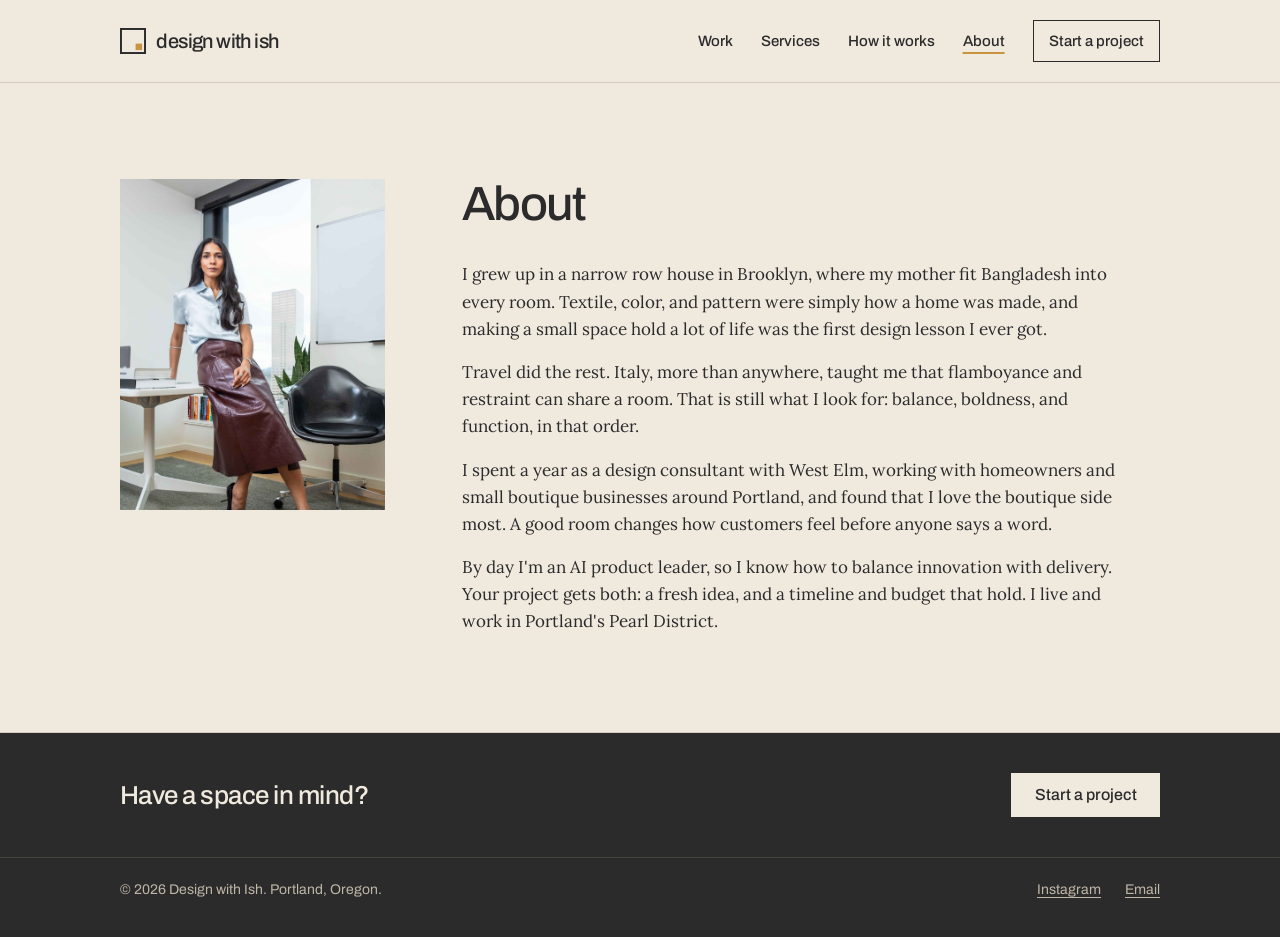
==== about.html @ f9d38e30 "Split into separate pages: home with menu, work, services, process, about, contact Co-Authored-By: C" ====
<!doctype html>
<html lang="en">
<head>
  <meta charset="utf-8">
  <meta name="viewport" content="width=device-width, initial-scale=1">
  <title>About | Design with Ish</title>
  <meta name="description" content="Ish is a Portland interior designer raised in Brooklyn, shaped by Bangladesh and Italy.">
  <meta property="og:title" content="About | Design with Ish">
  <meta property="og:description" content="Ish is a Portland interior designer raised in Brooklyn, shaped by Bangladesh and Italy.">
  <meta property="og:image" content="https://designwithish.com/assets/loft-dining.jpg">
  <meta property="og:url" content="https://designwithish.com/about.html">
  <link rel="preconnect" href="https://fonts.googleapis.com">
  <link rel="preconnect" href="https://fonts.gstatic.com" crossorigin>
  <link href="https://fonts.googleapis.com/css2?family=Archivo:wght@400;500;600&family=Lora:ital,wght@0,400;1,400&display=swap" rel="stylesheet">
  <link rel="icon" href="favicon.svg" type="image/svg+xml">
  <link rel="stylesheet" href="brand/tokens.css">
  <link rel="stylesheet" href="styles.css">
</head>
<body>

<header class="site-header">
  <a class="wordmark" href="index.html" aria-label="Design with Ish, home">
    <svg class="mark" width="26" height="26" viewBox="0 0 40 40" aria-hidden="true">
      <rect x="1.5" y="1.5" width="37" height="37" fill="none" stroke="currentColor" stroke-width="3"/>
      <rect x="24" y="24" width="10" height="10" fill="#C9933F"/>
    </svg>
    <span>design with ish</span>
  </a>
  <button class="nav-toggle" aria-expanded="false" aria-controls="site-nav">Menu</button>
  <nav id="site-nav" class="site-nav">
    <a href="work.html">Work</a>
    <a href="services.html">Services</a>
    <a href="process.html">How it works</a>
    <a href="about.html" aria-current="page">About</a>
    <a href="contact.html" class="nav-cta">Start a project</a>
  </nav>
</header>

<main>

  <section class="about">
    <figure class="about-image">
      <img src="assets/portrait-office.jpg" alt="Ish leaning on a desk in an office with a view of downtown Portland" width="1200" height="1799" loading="lazy">
    </figure>
    <div class="about-text">
      <h1 class="page-title">About</h1>
      <p>I grew up in a narrow row house in Brooklyn, where my mother fit Bangladesh into every room. Textile, color, and pattern were simply how a home was made, and making a small space hold a lot of life was the first design lesson I ever got.</p>
      <p>Travel did the rest. Italy, more than anywhere, taught me that flamboyance and restraint can share a room. That is still what I look for: balance, boldness, and function, in that order.</p>
      <p>I spent a year as a design consultant with West Elm, working with homeowners and small boutique businesses around Portland, and found that I love the boutique side most. A good room changes how customers feel before anyone says a word.</p>
      <p>By day I'm an AI product leader, so I know how to balance innovation with delivery. Your project gets both: a fresh idea, and a timeline and budget that hold. I live and work in Portland's Pearl District.</p>
    </div>
  </section>

  <section class="next">
    <p>Have a space in mind?</p>
    <a class="button button-light" href="contact.html">Start a project</a>
  </section>

</main>

<footer class="site-footer">
  <p>© <span id="year">2026</span> Design with Ish. Portland, Oregon.</p>
  <p class="footer-links">
    <a href="https://www.instagram.com/designwithish/" rel="me noopener">Instagram</a>
    <a href="mailto:designwithishpdx@gmail.com">Email</a>
  </p>
</footer>

<script src="script.js" defer></script>
</body>
</html>
---- brand/tokens.css ----
/* Design with Ish — brand tokens. Import into styles.css. */
:root {
  --oat: #F0E9DE;
  --concrete: #BFB6A8;
  --charcoal: #2B2B2B;
  --moss: #5E6B4F;
  --honey: #C9933F;
  --linen: #D4CBBE;
  --stone: #6F685E;

  --font-display: "Archivo", system-ui, sans-serif;
  --font-body: "Lora", Georgia, serif;

  --space-1: 8px;
  --space-2: 16px;
  --space-3: 24px;
  --space-4: 40px;
  --space-5: 56px;
  --space-6: 96px;

  --radius-block: 0;
  --radius-field: 2px;
}
---- styles.css ----
/* Design with Ish — site styles.
   Colors, fonts, and spacing come from brand/tokens.css (see brand/BRAND.md). */

:root {
  --measure: 60ch;
  --gutter: clamp(1.25rem, 5vw, 4.5rem);
  --section-gap: clamp(3.5rem, 9vw, 6rem);
}

* { box-sizing: border-box; }

html { scroll-behavior: smooth; }
@media (prefers-reduced-motion: reduce) {
  html { scroll-behavior: auto; }
  *, *::before, *::after { transition: none !important; }
}

body {
  margin: 0;
  background: var(--oat);
  color: var(--charcoal);
  font-family: var(--font-body);
  font-size: 1.0625rem;
  line-height: 1.6;
  -webkit-font-smoothing: antialiased;
}

h1, h2, h3 {
  font-family: var(--font-display);
  font-weight: 500;
  letter-spacing: -0.03em;
  line-height: 1.05;
  margin: 0;
}

h2 { font-size: clamp(1.625rem, 3vw, 2rem); margin-bottom: 1.5rem; }
h3 { font-size: clamp(1.25rem, 2vw, 1.375rem); letter-spacing: -0.02em; line-height: 1.2; }

p { margin: 0 0 1rem; }
p:last-child { margin-bottom: 0; }

a { color: var(--moss); text-decoration-thickness: 1px; text-underline-offset: 0.18em; }
a:hover { color: var(--charcoal); }

:focus-visible { outline: 2px solid var(--moss); outline-offset: 3px; }

img { display: block; max-width: 100%; height: auto; }
figure { margin: 0; }

/* Header */

.site-header {
  display: flex;
  align-items: center;
  justify-content: space-between;
  gap: 1rem;
  padding: 1.25rem var(--gutter);
  border-bottom: 1px solid var(--linen);
  position: relative;
  font-family: var(--font-display);
}

.wordmark {
  display: inline-flex;
  align-items: center;
  gap: 0.65rem;
  color: var(--charcoal);
  text-decoration: none;
  font-weight: 500;
  font-size: 1.25rem;
  letter-spacing: -0.03em;
}
.wordmark .mark { flex: none; }

.site-nav { display: flex; align-items: center; gap: 1.75rem; }
.site-nav a {
  color: var(--charcoal);
  text-decoration: none;
  font-size: 0.9375rem;
  font-weight: 500;
}
.site-nav a:hover { color: var(--moss); }
.site-nav .nav-cta { border: 1.5px solid var(--charcoal); padding: 0.5rem 0.95rem; }
.site-nav .nav-cta:hover { background: var(--charcoal); color: var(--oat); }

.nav-toggle {
  display: none;
  background: none;
  border: 1.5px solid var(--charcoal);
  padding: 0.45rem 0.9rem;
  min-height: 44px;
  font: 500 0.9375rem var(--font-display);
  color: var(--charcoal);
  cursor: pointer;
}

@media (max-width: 760px) {
  .nav-toggle { display: inline-block; }
  .site-nav {
    display: none;
    position: absolute;
    top: 100%;
    left: 0;
    right: 0;
    z-index: 10;
    flex-direction: column;
    align-items: flex-start;
    gap: 0;
    padding: 0.75rem var(--gutter) 1.5rem;
    background: var(--oat);
    border-bottom: 1px solid var(--linen);
  }
  .site-nav.is-open { display: flex; }
  .site-nav a { padding: 0.7rem 0; font-size: 1.0625rem; }
  .site-nav .nav-cta { margin-top: 0.75rem; padding: 0.7rem 1rem; }
}

/* Sections */

main > section {
  padding: var(--section-gap) var(--gutter);
  border-bottom: 1px solid var(--linen);
}
main > section:last-child { border-bottom: 0; }

.section-intro { max-width: var(--measure); color: var(--stone); margin-bottom: 2rem; }

/* Buttons and links */

.button {
  display: inline-block;
  background: var(--charcoal);
  color: var(--oat);
  border: 1.5px solid var(--charcoal);
  padding: 0.8rem 1.4rem;
  font: 500 1rem var(--font-display);
  text-decoration: none;
}
.button:hover { background: transparent; color: var(--charcoal); }

.text-link { font-family: var(--font-display); font-weight: 500; font-size: 1rem; }

.honey-rule { display: block; width: 48px; height: 3px; background: var(--honey); }

/* Hero */

.hero {
  display: grid;
  grid-template-columns: minmax(0, 1fr);
  gap: 2.5rem;
  align-items: center;
}
@media (min-width: 900px) {
  .hero { grid-template-columns: minmax(0, 1.15fr) minmax(0, 0.85fr); gap: clamp(2.5rem, 6vw, 5rem); }
}

.hero h1 { font-size: clamp(2.5rem, 6.2vw, 4.5rem); line-height: 1; max-width: 11ch; }
.hero .honey-rule { margin-top: 1.75rem; }
.hero .lede {
  margin-top: 1.5rem;
  max-width: 44ch;
  font-size: clamp(1.0625rem, 1.5vw, 1.25rem);
}
.hero-actions { display: flex; flex-wrap: wrap; align-items: center; gap: 1.5rem; margin-top: 2rem; }
.availability { margin-top: 2.5rem; max-width: 44ch; color: var(--stone); font-size: 0.9375rem; }

.hero-image img { aspect-ratio: 4 / 5; object-fit: cover; object-position: 50% 20%; width: 100%; }

/* Work */

.project {
  display: grid;
  grid-template-columns: minmax(0, 1fr);
  gap: 1.5rem;
  padding: 2.5rem 0;
  border-top: 1px solid var(--linen);
}
.project:last-child { padding-bottom: 0; }
@media (min-width: 820px) {
  .project { grid-template-columns: minmax(0, 1.1fr) minmax(0, 1fr); gap: clamp(2rem, 5vw, 4rem); align-items: center; }
  .project:nth-of-type(even) .project-image { order: 2; }
}

.project-image {
  aspect-ratio: 3 / 2;
  display: flex;
  align-items: flex-end;
  padding: 1rem 1.1rem;
  font: 400 0.8125rem var(--font-display);
}
.project-embed {
  display: flex;
  justify-content: center;
  align-items: center;
  min-height: 20rem;
  padding: 1.5rem;
  background: var(--concrete);
}
.project-embed .instagram-media {
  margin: 0 !important;
  width: 100%;
  max-width: 380px !important;
  min-width: 0 !important;
}
/* Shown only until Instagram's script swaps in the reel, or if it is blocked */
.project-embed blockquote.instagram-media {
  padding: 2rem 1.5rem;
  background: var(--oat);
  font: 500 1rem var(--font-display);
  text-align: center;
}
.project-image.has-photo { aspect-ratio: 4 / 5; padding: 0; }
.project-image.has-photo.landscape { aspect-ratio: 3 / 2; }
.project-image img { width: 100%; height: 100%; object-fit: cover; }
.project-gallery {
  order: 3;
  grid-column: 1 / -1;
  display: grid;
  grid-template-columns: repeat(2, minmax(0, 1fr));
  gap: 1rem;
}
@media (min-width: 820px) { .project-gallery { grid-template-columns: repeat(3, minmax(0, 1fr)); gap: 1.5rem; } }
.project-gallery img,
.project-gallery video { display: block; aspect-ratio: 3 / 4; object-fit: cover; width: 100%; height: auto; background: var(--concrete); }
.tone-concrete { background: var(--concrete); color: var(--charcoal); }
.tone-honey { background: var(--honey); color: var(--charcoal); }
.tone-moss { background: var(--moss); color: var(--oat); }

.project-meta { font: 400 0.875rem var(--font-display); color: var(--stone); margin-bottom: 0.6rem; }
.project-text h3 { font-size: clamp(1.5rem, 2.8vw, 2rem); letter-spacing: -0.03em; line-height: 1.05; margin-bottom: 1rem; }
.project-text p { max-width: 52ch; }
.project-scope { font: 500 0.875rem var(--font-display); }

/* Services */

.service-grid {
  display: grid;
  grid-template-columns: repeat(auto-fit, minmax(17rem, 1fr));
  gap: 1.5rem;
}
.service {
  display: flex;
  flex-direction: column;
  padding: 1.75rem 1.5rem 1.5rem;
  border: 1px solid var(--linen);
  background: #F6F1E8;
}
.service h3 { margin-bottom: 0.75rem; }
.service ul {
  margin: 0.25rem 0 1.5rem;
  padding: 0;
  list-style: none;
  font: 400 0.9375rem/1.45 var(--font-display);
}
.service li { padding: 0.55rem 0; border-top: 1px solid var(--linen); }
.service .price {
  margin-top: auto;
  padding-top: 1rem;
  border-top: 1.5px solid var(--charcoal);
  font: 500 1rem var(--font-display);
}
.services-note { margin-top: 2rem; max-width: var(--measure); color: var(--stone); font-size: 0.9375rem; }

/* Process */

.steps {
  list-style: none;
  counter-reset: step;
  margin: 0;
  padding: 0;
  display: grid;
  grid-template-columns: repeat(auto-fit, minmax(13.5rem, 1fr));
  gap: 2rem 1.5rem;
}
.steps li { counter-increment: step; border-top: 1.5px solid var(--charcoal); padding-top: 1rem; }
.steps li::before {
  content: counter(step);
  display: block;
  margin-bottom: 0.5rem;
  font: 500 0.875rem var(--font-display);
  color: var(--stone);
}
.steps h3 { margin-bottom: 0.5rem; }
.steps p { font-size: 1rem; }

/* About */

.about {
  display: grid;
  grid-template-columns: minmax(0, 1fr);
  gap: 2.5rem;
  align-items: start;
}
@media (min-width: 900px) {
  .about { grid-template-columns: minmax(0, 0.8fr) minmax(0, 1.2fr); gap: clamp(2.5rem, 6vw, 5rem); }
}
.about-image img { aspect-ratio: 4 / 5; object-fit: cover; object-position: 50% 15%; width: 100%; }
.about-text p { max-width: var(--measure); }

/* Contact */

.contact {
  background: var(--charcoal);
  color: var(--oat);
  display: grid;
  grid-template-columns: minmax(0, 1fr);
  gap: 2.5rem;
  align-items: center;
}
@media (min-width: 900px) {
  .contact { grid-template-columns: minmax(0, 1.3fr) minmax(0, 0.7fr); gap: clamp(2.5rem, 6vw, 5rem); }
}
.contact p { max-width: 48ch; }
.contact a { color: var(--oat); }
.contact a:hover { color: var(--honey); }
.contact-email {
  display: inline-block;
  margin: 1rem 0 1.5rem;
  font: 500 clamp(1.25rem, 3.4vw, 2.25rem) var(--font-display);
  letter-spacing: -0.03em;
  text-decoration-color: var(--honey);
  text-decoration-thickness: 3px;
  text-underline-offset: 0.25em;
  overflow-wrap: anywhere;
}
.contact-alt { color: var(--concrete); font-size: 0.9375rem; }
.contact-image img { aspect-ratio: 4 / 5; object-fit: cover; width: 100%; max-width: 22rem; }

/* Footer */

.site-footer {
  display: flex;
  flex-wrap: wrap;
  justify-content: space-between;
  gap: 0.75rem 1.5rem;
  padding: 1.5rem var(--gutter) 2.5rem;
  background: var(--charcoal);
  color: var(--concrete);
  border-top: 1px solid #45423E;
  font: 400 0.875rem var(--font-display);
}
.site-footer p { margin: 0; }
.footer-links { display: flex; gap: 1.5rem; }
.site-footer a { color: var(--concrete); }
.site-footer a:hover { color: var(--oat); }

.project-gallery.landscape { grid-template-columns: minmax(0, 1fr); }
@media (min-width: 620px) { .project-gallery.landscape { grid-template-columns: repeat(3, minmax(0, 1fr)); } }
.project-gallery.landscape img { aspect-ratio: 3 / 2; }

.project-reel { order: 4; grid-column: 1 / -1; min-height: 0; padding: 2rem 1.5rem; }

/* The walkthrough is taller than the photos: show the whole frame instead of cropping it */
.project-gallery video.gallery-video { object-fit: contain; background: transparent; }

/* ---- Sizing pass: keep the page and its photos at a comfortable size on large screens ---- */
.site-header,
.site-footer,
main > section { padding-inline: max(var(--gutter), calc(50vw - 520px)); }

.hero-image { justify-self: start; width: 100%; max-width: 15rem; }
@media (min-width: 900px) {
  .hero { grid-template-columns: minmax(0, 1.4fr) minmax(0, 0.6fr); }
  .hero-image { justify-self: end; max-width: 20rem; }
}

.project-image.has-photo { width: 100%; max-width: 17rem; }
.project-image.has-photo.landscape { max-width: 30rem; }
@media (min-width: 820px) {
  .project { grid-template-columns: minmax(0, 0.8fr) minmax(0, 1.2fr); }
  .project:nth-of-type(even) { grid-template-columns: minmax(0, 1.2fr) minmax(0, 0.8fr); }
  .project-image.has-photo { max-width: 21rem; }
  .project-image.has-photo.landscape { max-width: none; }
}

.project-gallery { grid-template-columns: repeat(3, minmax(0, 1fr)); gap: 0.75rem; max-width: 46rem; }
@media (min-width: 820px) { .project-gallery { grid-template-columns: repeat(6, minmax(0, 1fr)); gap: 1rem; max-width: none; } }
.project-gallery.landscape { grid-template-columns: repeat(3, minmax(0, 1fr)); max-width: 46rem; }
@media (min-width: 820px) { .project-gallery.landscape { max-width: 46rem; } }
.project-gallery:not(.landscape):has(> :nth-child(3):last-child) { max-width: 30rem; }
@media (min-width: 820px) { .project-gallery:not(.landscape):has(> :nth-child(3):last-child) { grid-template-columns: repeat(3, minmax(0, 1fr)); } }
.project-gallery img.gallery-tall { object-fit: contain; background: transparent; }

.about-image { width: 100%; max-width: 15rem; }
@media (min-width: 900px) {
  .about { grid-template-columns: minmax(0, 0.55fr) minmax(0, 1.45fr); }
  .about-image { max-width: 19rem; }
}
.contact-image img { max-width: 14rem; }

/* ---- Multi-page layout ---- */
.page-title { font-size: clamp(2rem, 4.5vw, 3rem); line-height: 1.05; margin-bottom: 2rem; }
.project-text h2 { font-size: clamp(1.5rem, 2.8vw, 2rem); letter-spacing: -0.03em; line-height: 1.05; margin-bottom: 1rem; }
.service h2, .steps h2 { font-size: clamp(1.25rem, 2vw, 1.375rem); letter-spacing: -0.02em; line-height: 1.2; margin-bottom: 0.75rem; }
.steps h2 { margin-bottom: 0.5rem; }
.site-nav a[aria-current="page"]:not(.nav-cta) { text-decoration: underline; text-decoration-color: var(--honey); text-decoration-thickness: 2px; text-underline-offset: 0.4em; }
.site-nav .nav-cta[aria-current="page"] { background: var(--charcoal); color: var(--oat); }

.next {
  display: flex;
  flex-wrap: wrap;
  align-items: center;
  justify-content: space-between;
  gap: 1rem 2rem;
  background: var(--charcoal);
  color: var(--oat);
  padding-block: 2.5rem;
}
main > section.next { padding-block: 2.5rem; }
.next p { margin: 0; font: 500 clamp(1.25rem, 2.4vw, 1.625rem) var(--font-display); letter-spacing: -0.02em; }
.button-light { background: var(--oat); color: var(--charcoal); border-color: var(--oat); }
.button-light:hover { background: transparent; color: var(--oat); }
.page-contact main > section.contact { min-height: 60vh; }

/* Home */
.home {
  display: grid;
  grid-template-columns: minmax(0, 1fr);
  gap: 2.5rem;
  align-items: center;
}
.home h1 { font-size: clamp(2.5rem, 6vw, 4.25rem); line-height: 1; max-width: 11ch; }
.home .honey-rule { margin-top: 1.5rem; }
.home .lede { margin-top: 1.25rem; max-width: 42ch; font-size: clamp(1.0625rem, 1.5vw, 1.1875rem); }
.home-menu { margin-top: 2rem; border-top: 1.5px solid var(--charcoal); max-width: 34rem; }
.home-menu a {
  display: flex;
  flex-wrap: wrap;
  align-items: baseline;
  justify-content: space-between;
  gap: 0.15rem 1.5rem;
  padding: 0.85rem 0;
  border-bottom: 1px solid var(--linen);
  color: var(--charcoal);
  text-decoration: none;
}
.home-menu-name { font: 500 clamp(1.25rem, 2.2vw, 1.5rem) var(--font-display); letter-spacing: -0.02em; }
.home-menu-note { font-size: 0.9375rem; color: var(--stone); }
.home-menu a:hover .home-menu-name,
.home-menu a:focus-visible .home-menu-name { text-decoration: underline; text-decoration-color: var(--honey); text-decoration-thickness: 2px; text-underline-offset: 0.3em; }

.home-photos { display: grid; grid-template-columns: 1.5fr 1fr; gap: 0.75rem; align-items: end; max-width: 26rem; }
.home-photos img { width: 100%; object-fit: cover; }
.home-loft { aspect-ratio: 3 / 4; }
.home-portrait { aspect-ratio: 2 / 3; object-position: 50% 20%; }
@media (min-width: 900px) {
  .home { grid-template-columns: minmax(0, 1.25fr) minmax(0, 0.75fr); gap: clamp(2.5rem, 6vw, 5rem); }
  .home-photos { display: block; position: relative; max-width: 24rem; justify-self: end; padding: 0 0 4rem 4.5rem; }
  .home-photos .home-portrait { position: absolute; left: 0; bottom: 0; width: 46%; border: 6px solid var(--oat); }
}
.page-home main > section.home { border-bottom: 0; }

@media (max-width: 599px) { .home-menu a { flex-direction: column; align-items: flex-start; } }

/* Keep the footer at the bottom of short pages */
body { min-height: 100vh; min-height: 100dvh; display: flex; flex-direction: column; }
main { flex: 1; display: flex; flex-direction: column; }
main > section.next { margin-top: auto; }
.page-contact main > section.contact { flex: 1; min-height: 0; }
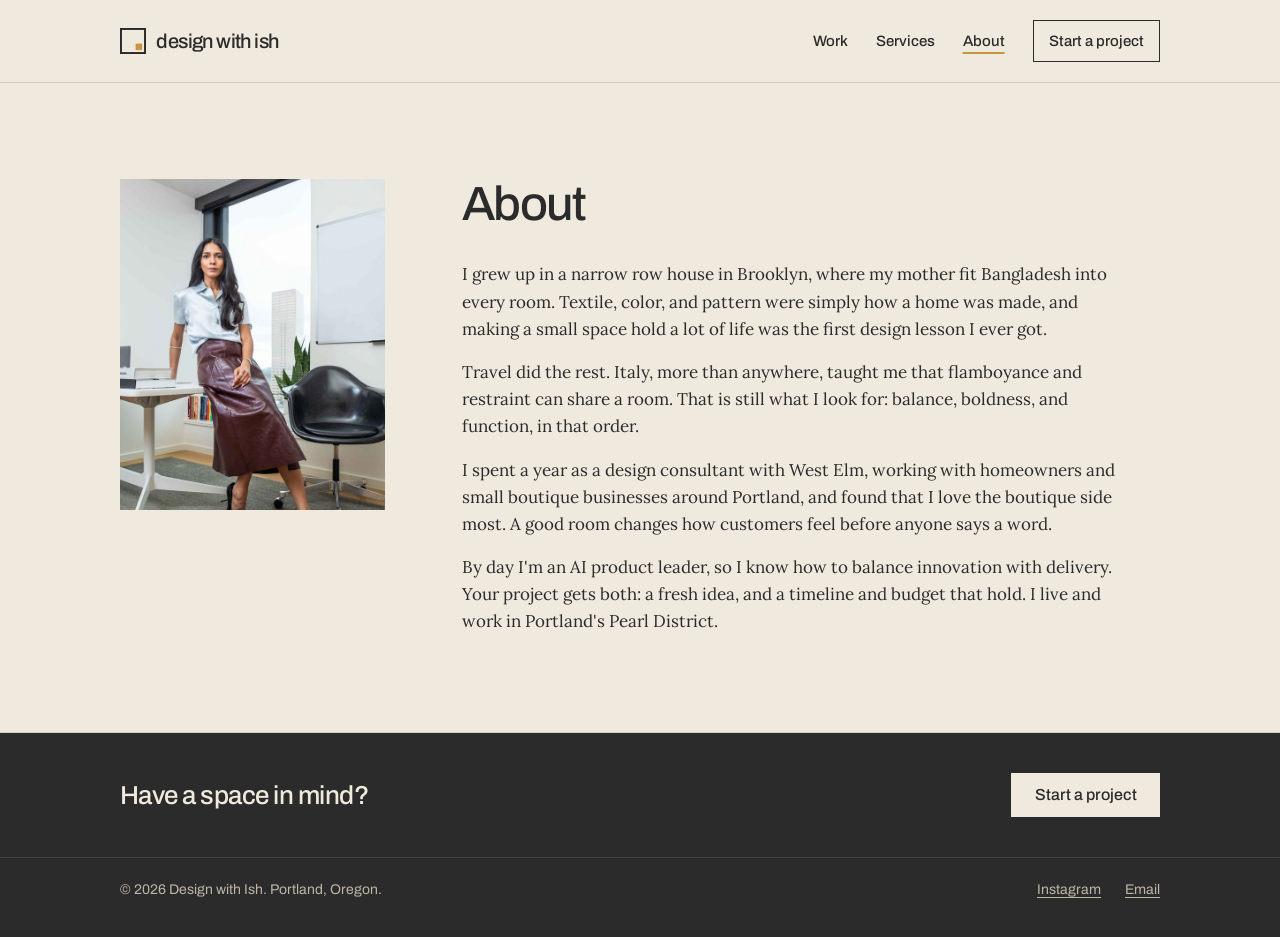
==== commit 2936abd9: "Quick wins: search titles and sitemap, responsive images, one menu on every page, How it works folde" ====
--- a/about.html
+++ b/about.html
@@ -3,18 +3,20 @@
 <head>
   <meta charset="utf-8">
   <meta name="viewport" content="width=device-width, initial-scale=1">
-  <title>About | Design with Ish</title>
-  <meta name="description" content="Ish is a Portland interior designer raised in Brooklyn, shaped by Bangladesh and Italy.">
-  <meta property="og:title" content="About | Design with Ish">
-  <meta property="og:description" content="Ish is a Portland interior designer raised in Brooklyn, shaped by Bangladesh and Italy.">
+  <title>About Ish, Portland Interior Designer | Design with Ish</title>
+  <meta name="description" content="Ish is a Portland interior designer raised in a Brooklyn row house, shaped by Bangladeshi textiles and Italian design.">
+  <link rel="canonical" href="https://designwithish.com/about.html">
+  <meta property="og:title" content="About Ish, Portland Interior Designer | Design with Ish">
+  <meta property="og:description" content="Ish is a Portland interior designer raised in a Brooklyn row house, shaped by Bangladeshi textiles and Italian design.">
+  <meta property="og:type" content="website">
   <meta property="og:image" content="https://designwithish.com/assets/loft-dining.jpg">
   <meta property="og:url" content="https://designwithish.com/about.html">
   <link rel="preconnect" href="https://fonts.googleapis.com">
   <link rel="preconnect" href="https://fonts.gstatic.com" crossorigin>
   <link href="https://fonts.googleapis.com/css2?family=Archivo:wght@400;500;600&family=Lora:ital,wght@0,400;1,400&display=swap" rel="stylesheet">
   <link rel="icon" href="favicon.svg" type="image/svg+xml">
-  <link rel="stylesheet" href="brand/tokens.css">
-  <link rel="stylesheet" href="styles.css">
+  <link rel="stylesheet" href="brand/tokens.css?v=11202010">
+  <link rel="stylesheet" href="styles.css?v=11202010">
 </head>
 <body>
 
@@ -30,7 +32,6 @@
   <nav id="site-nav" class="site-nav">
     <a href="work.html">Work</a>
     <a href="services.html">Services</a>
-    <a href="process.html">How it works</a>
     <a href="about.html" aria-current="page">About</a>
     <a href="contact.html" class="nav-cta">Start a project</a>
   </nav>
@@ -40,7 +41,7 @@
 
   <section class="about">
     <figure class="about-image">
-      <img src="assets/portrait-office.jpg" alt="Ish leaning on a desk in an office with a view of downtown Portland" width="1200" height="1799" loading="lazy">
+      <img src="assets/portrait-office.jpg" srcset="assets/portrait-office-600.jpg 600w, assets/portrait-office.jpg 1200w" sizes="(min-width: 820px) 480px, 90vw" alt="Ish leaning on a desk in an office with a view of downtown Portland" width="1200" height="1799" loading="lazy">
     </figure>
     <div class="about-text">
       <h1 class="page-title">About</h1>
@@ -61,11 +62,11 @@
 <footer class="site-footer">
   <p>© <span id="year">2026</span> Design with Ish. Portland, Oregon.</p>
   <p class="footer-links">
-    <a href="https://www.instagram.com/designwithish/" rel="me noopener">Instagram</a>
+    <a href="https://www.instagram.com/designwithish/" target="_blank" rel="me noopener noreferrer">Instagram</a>
     <a href="mailto:designwithishpdx@gmail.com">Email</a>
   </p>
 </footer>
 
-<script src="script.js" defer></script>
+<script src="script.js?v=11202010" defer></script>
 </body>
 </html>
--- a/styles.css
+++ b/styles.css
@@ -457,3 +457,6 @@
 main { flex: 1; display: flex; flex-direction: column; }
 main > section.next { margin-top: auto; }
 .page-contact main > section.contact { flex: 1; min-height: 0; }
+
+/* Home now carries the top menu; keep the page from jumping under anchored sections */
+#how-it-works { scroll-margin-top: 1rem; }
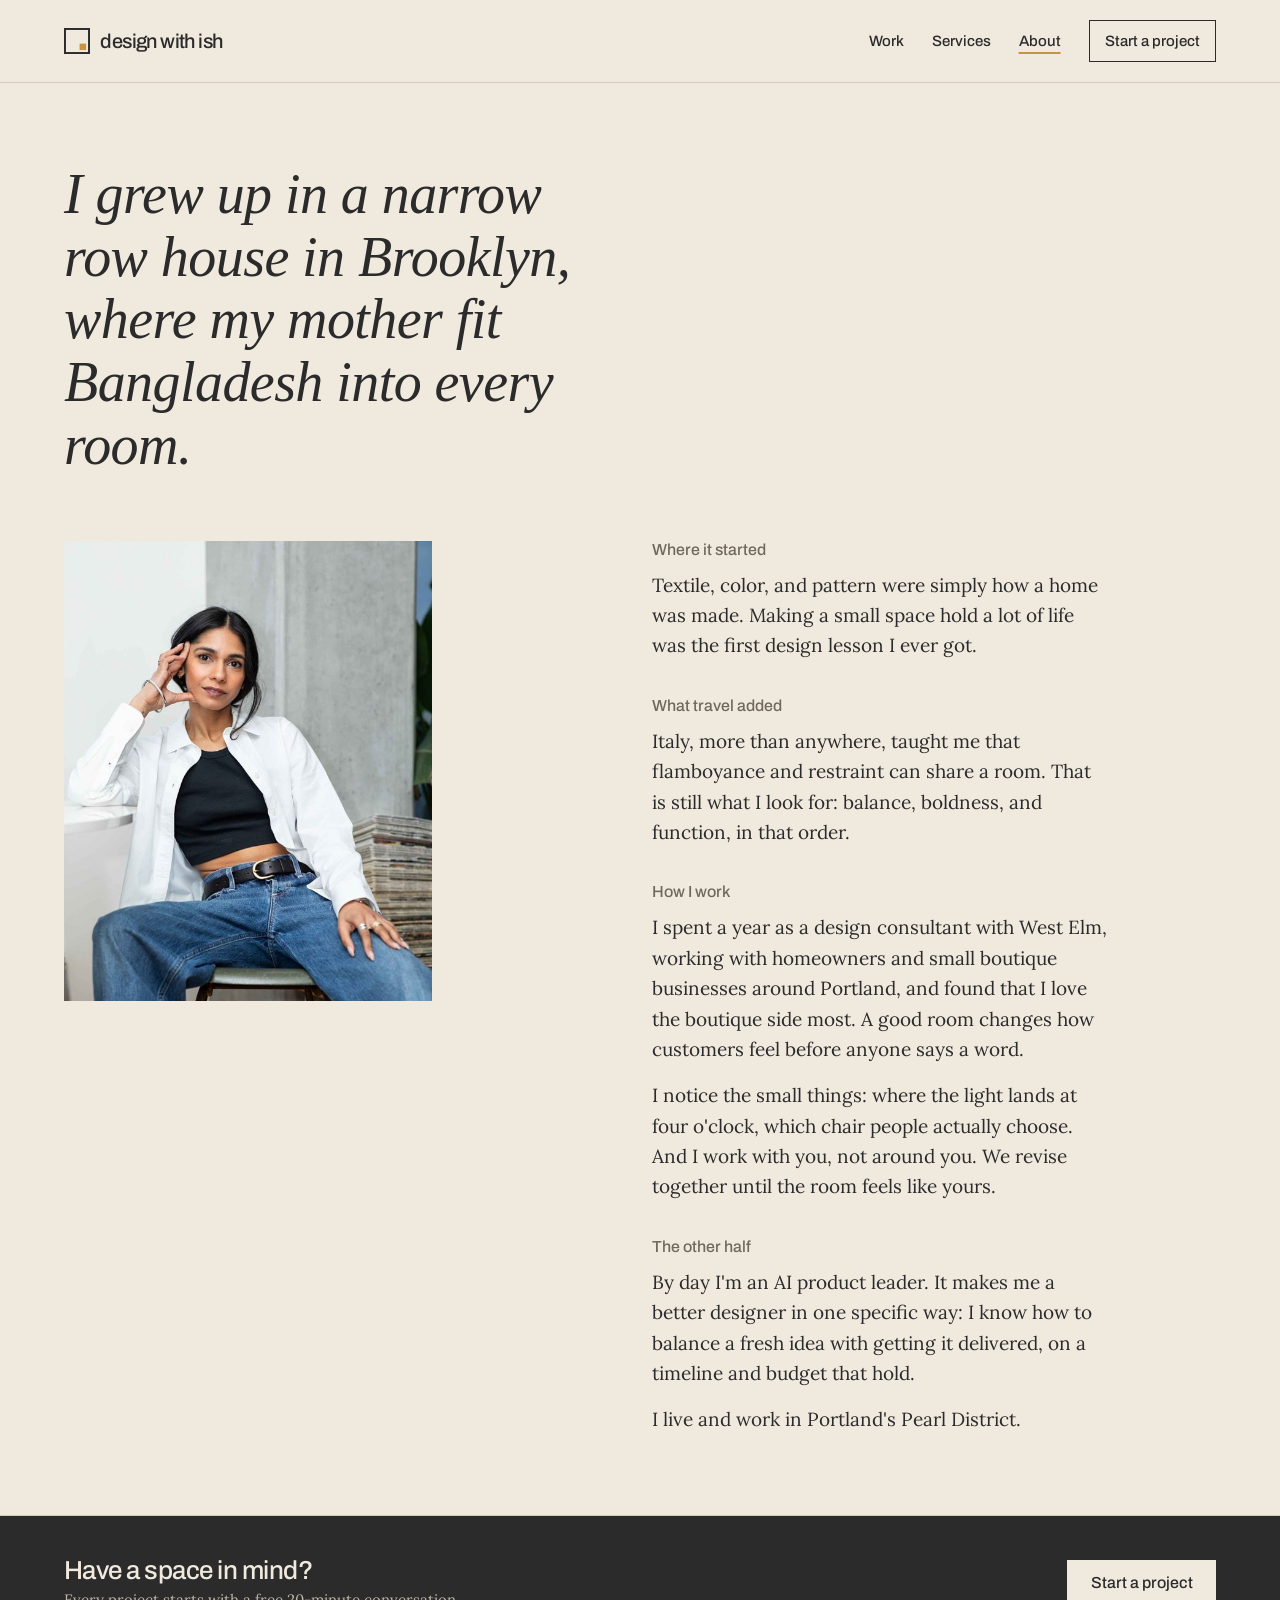
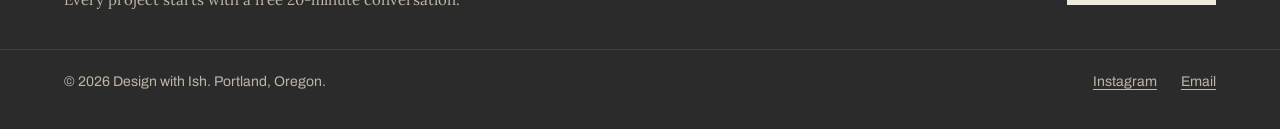
==== commit 178f8836: "Preview: Komal and Brasada features, restructured About Co-Authored-By: Claude Fable 5.2 <noreply@an" ====
--- a/about.html
+++ b/about.html
@@ -15,10 +15,10 @@
   <link rel="preconnect" href="https://fonts.gstatic.com" crossorigin>
   <link href="https://fonts.googleapis.com/css2?family=Archivo:wght@400;500;600&family=Lora:ital,wght@0,400;1,400&display=swap" rel="stylesheet">
   <link rel="icon" href="favicon.svg" type="image/svg+xml">
-  <link rel="stylesheet" href="brand/tokens.css?v=11202010">
-  <link rel="stylesheet" href="styles.css?v=11202010">
+  <link rel="stylesheet" href="brand/tokens.css?v=11202040">
+  <link rel="stylesheet" href="styles.css?v=11202040">
 </head>
-<body>
+<body class="page-feature">
 
 <header class="site-header">
   <a class="wordmark" href="index.html" aria-label="Design with Ish, home">
@@ -39,21 +39,30 @@
 
 <main>
 
-  <section class="about">
-    <figure class="about-image">
-      <img src="assets/portrait-office.jpg" srcset="assets/portrait-office-600.jpg 600w, assets/portrait-office.jpg 1200w" sizes="(min-width: 820px) 480px, 90vw" alt="Ish leaning on a desk in an office with a view of downtown Portland" width="1200" height="1799" loading="lazy">
-    </figure>
-    <div class="about-text">
-      <h1 class="page-title">About</h1>
-      <p>I grew up in a narrow row house in Brooklyn, where my mother fit Bangladesh into every room. Textile, color, and pattern were simply how a home was made, and making a small space hold a lot of life was the first design lesson I ever got.</p>
-      <p>Travel did the rest. Italy, more than anywhere, taught me that flamboyance and restraint can share a room. That is still what I look for: balance, boldness, and function, in that order.</p>
+  <section class="ed about-ed">
+    <header class="about-ed-head">
+      <h1>I grew up in a narrow row house in Brooklyn, where my mother fit Bangladesh into every room.</h1>
+    </header>
+    <figure class="about-ed-photo"><img src="assets/portrait-concrete.jpg" srcset="assets/portrait-concrete-600.jpg 600w, assets/portrait-concrete.jpg 1200w" sizes="(min-width: 900px) 420px, 80vw" alt="Ish seated beside a concrete column, in a white shirt and jeans" width="1200" height="1800"></figure>
+    <div class="about-ed-text">
+      <h2>Where it started</h2>
+      <p>Textile, color, and pattern were simply how a home was made. Making a small space hold a lot of life was the first design lesson I ever got.</p>
+      <h2>What travel added</h2>
+      <p>Italy, more than anywhere, taught me that flamboyance and restraint can share a room. That is still what I look for: balance, boldness, and function, in that order.</p>
+      <h2>How I work</h2>
       <p>I spent a year as a design consultant with West Elm, working with homeowners and small boutique businesses around Portland, and found that I love the boutique side most. A good room changes how customers feel before anyone says a word.</p>
-      <p>By day I'm an AI product leader, so I know how to balance innovation with delivery. Your project gets both: a fresh idea, and a timeline and budget that hold. I live and work in Portland's Pearl District.</p>
+      <p>I notice the small things: where the light lands at four o'clock, which chair people actually choose. And I work with you, not around you. We revise together until the room feels like yours.</p>
+      <h2>The other half</h2>
+      <p>By day I'm an AI product leader. It makes me a better designer in one specific way: I know how to balance a fresh idea with getting it delivered, on a timeline and budget that hold.</p>
+      <p>I live and work in Portland's Pearl District.</p>
     </div>
   </section>
 
   <section class="next">
-    <p>Have a space in mind?</p>
+    <div>
+      <p>Have a space in mind?</p>
+      <p class="next-note">Every project starts with a free 20-minute conversation.</p>
+    </div>
     <a class="button button-light" href="contact.html">Start a project</a>
   </section>
 
@@ -67,6 +76,6 @@
   </p>
 </footer>
 
-<script src="script.js?v=11202010" defer></script>
+<script src="script.js?v=11202040" defer></script>
 </body>
 </html>
--- a/styles.css
+++ b/styles.css
@@ -460,3 +460,163 @@
 
 /* Home now carries the top menu; keep the page from jumping under anchored sections */
 #how-it-works { scroll-margin-top: 1rem; }
+
+/* ================= Editorial layer: home scroll and project features ================= */
+.ed { padding-inline: max(var(--gutter), calc(50vw - 600px)); }
+main > section.ed, main > article > .ed { padding-inline: max(var(--gutter), calc(50vw - 600px)); }
+.project { scroll-margin-top: 1rem; }
+
+.ed-kicker { margin: 0 0 0.75rem; font: 400 0.875rem var(--font-display); color: var(--stone); }
+.ed-kicker a { color: inherit; }
+.ed-standfirst { font-size: clamp(1.1875rem, 1.9vw, 1.5rem); line-height: 1.45; max-width: 34ch; }
+.ed-quote {
+  font: italic 400 clamp(1.75rem, 4.4vw, 3.25rem)/1.15 var(--font-body);
+  letter-spacing: -0.01em;
+  max-width: 18ch;
+  margin: 0;
+}
+.ed-more {
+  display: inline-block;
+  margin-top: 0.5rem;
+  font: 500 1rem var(--font-display);
+  color: var(--moss);
+  text-decoration: underline;
+  text-decoration-thickness: 1px;
+  text-underline-offset: 0.18em;
+}
+.ed h2 { font-size: 1rem; letter-spacing: 0; font-weight: 500; color: var(--stone); margin-bottom: 2rem; }
+
+/* Hero */
+main > section.ed-hero { display: grid; gap: 2.5rem; align-items: end; padding-block: clamp(2.5rem, 7vw, 5.5rem); }
+.ed-hero h1 { font-size: clamp(2.75rem, 8.2vw, 6.5rem); line-height: 0.96; letter-spacing: -0.04em; max-width: 9ch; }
+.ed-hero .honey-rule { margin: 2rem 0 1.5rem; }
+.ed-hero .text-link { display: inline-block; margin-top: 1.25rem; }
+.ed-hero-photos { position: relative; padding: 0 0 3rem 22%; max-width: 34rem; }
+.ed-hero-photos img { width: 100%; object-fit: cover; }
+.ed-hero-room { aspect-ratio: 4 / 5; }
+.ed-hero-photos .ed-hero-portrait { position: absolute; left: 0; bottom: 0; width: 40%; aspect-ratio: 2 / 3; object-position: 50% 20%; border: 6px solid var(--oat); }
+@media (min-width: 900px) {
+  main > section.ed-hero { grid-template-columns: minmax(0, 1.05fr) minmax(0, 0.95fr); gap: clamp(2rem, 5vw, 5rem); }
+  .ed-hero-photos { justify-self: end; width: 100%; }
+}
+
+/* Selected work */
+.ed-work { display: grid; gap: clamp(3.5rem, 9vw, 7.5rem); }
+.ed-work > h2 { margin-bottom: calc(-1 * clamp(1.5rem, 5vw, 4rem)); }
+.ed-feature { display: grid; gap: 1.5rem; color: var(--charcoal); text-decoration: none; }
+.ed-feature figure { overflow: hidden; background: var(--concrete); }
+.ed-feature img { width: 100%; object-fit: cover; transition: transform 700ms cubic-bezier(.2,.7,.2,1); }
+.ed-feature:hover img, .ed-feature:focus-visible img { transform: scale(1.03); }
+.ed-feature:hover .ed-more { color: var(--charcoal); }
+.ed-feature h3 { font-size: clamp(1.75rem, 3.6vw, 2.75rem); letter-spacing: -0.03em; line-height: 1.02; margin-bottom: 0.9rem; }
+.ed-feature-text p { max-width: 34ch; }
+.ed-feature-lead img { aspect-ratio: 4 / 5; }
+.ed-feature-offset img { aspect-ratio: 3 / 4; }
+.ed-feature-offset figure { max-width: 26rem; }
+.ed-feature-wide img { aspect-ratio: 3 / 2; }
+@media (min-width: 900px) {
+  .ed-feature { grid-template-columns: repeat(12, minmax(0, 1fr)); column-gap: 1.5rem; }
+  .ed-feature-lead figure { grid-column: 1 / span 7; }
+  .ed-feature-lead .ed-feature-text { grid-column: 9 / span 4; align-self: end; padding-bottom: 0.5rem; }
+  .ed-feature-offset figure { grid-column: 8 / span 4; grid-row: 1; max-width: none; }
+  .ed-feature-offset .ed-feature-text { grid-column: 3 / span 4; grid-row: 1; align-self: center; }
+  .ed-feature-wide figure { grid-column: 1 / span 9; }
+  .ed-feature-wide .ed-feature-text { grid-column: 10 / span 3; align-self: start; }
+}
+
+/* Philosophy */
+.ed-philosophy .ed-quote { margin-bottom: clamp(2.5rem, 6vw, 4.5rem); }
+.ed-principles { display: grid; gap: 2rem; margin-bottom: 2.5rem; }
+.ed-principles > div { border-top: 1.5px solid var(--charcoal); padding-top: 1rem; }
+.ed-principles h3 { margin-bottom: 0.5rem; }
+.ed-principles p { max-width: 34ch; }
+@media (min-width: 760px) { .ed-principles { grid-template-columns: repeat(3, minmax(0, 1fr)); gap: 2.5rem; } }
+
+/* Services in brief */
+.ed-service-list { list-style: none; margin: 0 0 2rem; padding: 0; border-top: 1.5px solid var(--charcoal); }
+.ed-service-list li { display: grid; gap: 0.25rem 2rem; padding: 1.25rem 0; border-bottom: 1px solid var(--linen); }
+.ed-service-list h3 { font-size: clamp(1.5rem, 3vw, 2.25rem); letter-spacing: -0.03em; line-height: 1.05; }
+.ed-service-list p { margin: 0; color: var(--stone); }
+@media (min-width: 760px) { .ed-service-list li { grid-template-columns: minmax(0, 1fr) minmax(0, 1fr); align-items: baseline; } }
+
+.next-note { font: 400 0.9375rem var(--font-body) !important; letter-spacing: 0 !important; color: var(--concrete); margin-top: 0.4rem !important; }
+
+/* Project feature */
+.feature > .ed { padding-block: clamp(1.75rem, 5vw, 3.5rem); }
+.feature-head { padding-top: clamp(2.5rem, 7vw, 5rem) !important; }
+.feature-head h1 { font-size: clamp(2.5rem, 7.4vw, 5.75rem); line-height: 0.98; letter-spacing: -0.04em; max-width: 12ch; margin-bottom: 1.5rem; }
+.feature figure { background: var(--concrete); }
+.feature img { width: 100%; object-fit: cover; }
+.feature-open { display: grid; gap: 2rem; }
+.feature-open-image img { aspect-ratio: 4 / 5; }
+.feature-facts { margin: 0; align-self: end; border-top: 1.5px solid var(--charcoal); }
+.feature-facts > div { display: grid; grid-template-columns: 6rem minmax(0, 1fr); gap: 1rem; padding: 0.8rem 0; border-bottom: 1px solid var(--linen); }
+.feature-facts dt { font: 400 0.875rem var(--font-display); color: var(--stone); padding-top: 0.2rem; }
+.feature-facts dd { margin: 0; font: 400 1rem/1.4 var(--font-display); }
+.feature-text h2, .feature-single-text h2 { font: 500 1rem var(--font-display); letter-spacing: 0; color: var(--stone); margin: 0 0 0.75rem; }
+.feature-text h2:not(:first-child) { margin-top: 2.25rem; }
+.feature-text p { font-size: clamp(1.125rem, 1.7vw, 1.375rem); line-height: 1.5; max-width: 32ch; }
+.feature-pair { display: grid; gap: 1.5rem; }
+.feature-pair-a img { aspect-ratio: 3 / 4; }
+.feature-pair-b { max-width: 20rem; }
+.feature-single { display: grid; gap: 2rem; }
+.feature-single img { aspect-ratio: 3 / 4; }
+.feature-single-text .ed-quote { margin-bottom: 1.5rem; }
+.feature-single-text p:not(.ed-quote) { max-width: 38ch; }
+.feature-trio { display: grid; gap: 1.5rem; }
+.feature-trio img { aspect-ratio: 3 / 4; }
+.feature-next { border-top: 1px solid var(--linen); }
+.feature-next a { display: inline-grid; color: var(--charcoal); text-decoration: none; }
+.feature-next-title { font: 500 clamp(1.75rem, 4vw, 3rem)/1.05 var(--font-display); letter-spacing: -0.03em; }
+.feature-next a:hover .feature-next-title { text-decoration: underline; text-decoration-color: var(--honey); text-decoration-thickness: 3px; text-underline-offset: 0.2em; }
+@media (min-width: 900px) {
+  .feature-open, .feature-pair, .feature-single { grid-template-columns: repeat(12, minmax(0, 1fr)); column-gap: 1.5rem; }
+  .feature-open-image { grid-column: 1 / span 7; }
+  .feature-facts { grid-column: 9 / span 4; }
+  .feature-text { display: grid; grid-template-columns: repeat(12, minmax(0, 1fr)); column-gap: 1.5rem; }
+  .feature-text > * { grid-column: 2 / span 6; }
+  .feature-text-right > * { grid-column: 7 / span 5; }
+  .feature-pair-a { grid-column: 1 / span 6; }
+  .feature-pair-b { grid-column: 8 / span 4; align-self: end; max-width: none; margin-bottom: -4rem; }
+  .feature-single figure { grid-column: 6 / span 7; grid-row: 1; }
+  .feature-single-text { grid-column: 1 / span 4; grid-row: 1; align-self: center; }
+  .feature-trio { grid-template-columns: repeat(3, minmax(0, 1fr)); align-items: start; }
+  .feature-trio figure:nth-child(2) { margin-top: 5rem; }
+}
+
+.page-home .site-header, .page-home .site-footer, .page-home main > section.next,
+.page-feature .site-header, .page-feature .site-footer, .page-feature main > section.next { padding-inline: max(var(--gutter), calc(50vw - 600px)); }
+
+/* Feature: landscape modules, reel, and the About page */
+.feature-wide img { aspect-ratio: 3 / 2; }
+.feature-intro { display: grid; gap: 2rem; }
+.feature-text-plain { display: block; }
+.feature-duo { display: grid; gap: 1.5rem; }
+.feature-duo img { aspect-ratio: 3 / 2; }
+.feature-text .ed-quote { margin-bottom: 1.5rem; max-width: 16ch; }
+.feature-text p.ed-quote { font-size: clamp(1.75rem, 4.4vw, 3.25rem); line-height: 1.15; }
+.feature-single-text .text-link { display: inline-block; margin-top: 0.5rem; }
+.feature-reel h2 { font: 500 1rem var(--font-display); letter-spacing: 0; color: var(--stone); margin: 0 0 1rem; }
+.feature-reel .project-embed { min-height: 0; padding: 2rem 1.5rem; }
+@media (min-width: 900px) {
+  .feature-intro, .feature-duo { grid-template-columns: repeat(12, minmax(0, 1fr)); column-gap: 1.5rem; }
+  .feature-intro .feature-text { grid-column: 1 / span 6; }
+  .feature-intro .feature-text > * { grid-column: auto; }
+  .feature-intro .feature-facts { grid-column: 9 / span 4; align-self: start; }
+  .feature-duo-a { grid-column: 1 / span 7; }
+  .feature-duo-b { grid-column: 9 / span 4; align-self: end; margin-bottom: -3rem; }
+}
+
+main > section.about-ed { display: grid; gap: 2rem; padding-block: clamp(2.5rem, 7vw, 5rem); }
+.about-ed h1 { font: italic 400 clamp(1.875rem, 4.6vw, 3.5rem)/1.12 var(--font-body); letter-spacing: -0.01em; max-width: 20ch; }
+.about-ed-photo { max-width: 20rem; background: var(--concrete); }
+.about-ed-photo img { width: 100%; aspect-ratio: 4 / 5; object-fit: cover; object-position: 50% 20%; }
+.about-ed-text h2 { font: 500 1rem var(--font-display); letter-spacing: 0; color: var(--stone); margin: 2.25rem 0 0.75rem; }
+.about-ed-text h2:first-child { margin-top: 0; }
+.about-ed-text p { max-width: 38ch; font-size: clamp(1.0625rem, 1.5vw, 1.1875rem); }
+@media (min-width: 900px) {
+  main > section.about-ed { grid-template-columns: repeat(12, minmax(0, 1fr)); column-gap: 1.5rem; row-gap: clamp(2.5rem, 5vw, 4rem); }
+  .about-ed-head { grid-column: 1 / span 10; }
+  .about-ed-photo { grid-column: 1 / span 4; max-width: none; align-self: start; position: sticky; top: 2rem; }
+  .about-ed-text { grid-column: 7 / span 6; }
+}
